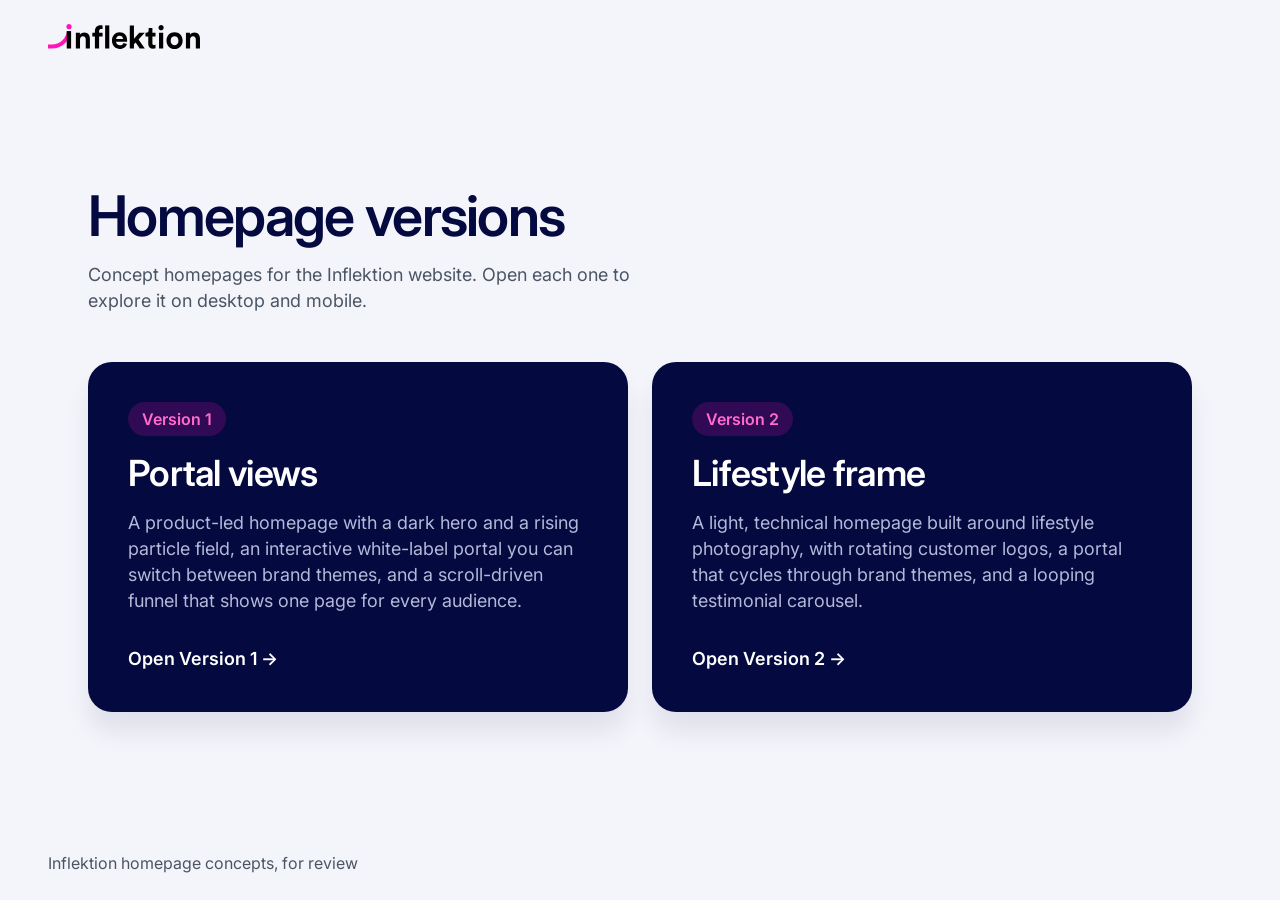
==== site/index.html @ 7bb2aeab "Prepare the review site: archive round 1, rename versions, new picker, Pages deploy - Round 1 concep" ====
<!doctype html>
<html lang="en">
<head>
<meta charset="utf-8">
<meta name="viewport" content="width=device-width, initial-scale=1">
<meta name="robots" content="noindex, nofollow, noarchive">
<title>Inflektion | Homepage versions</title>
<meta name="description" content="Homepage versions for the Inflektion website.">
<link rel="icon" href="assets/favicon.svg" type="image/svg+xml">
<link rel="apple-touch-icon" sizes="180x180" href="assets/favicon/apple-touch-icon.png">
<link rel="preconnect" href="https://fonts.googleapis.com">
<link rel="preconnect" href="https://fonts.gstatic.com" crossorigin>
<link rel="stylesheet" href="https://fonts.googleapis.com/css2?family=Inter:wght@400;600&display=swap">
<style>
  /* Same structure as the Power Plate picker, in Inflektion colours: violet-50 page, navy cards, pink tags. */
  *, *::before, *::after { box-sizing: border-box; }
  body { margin: 0; min-height: 100dvh; display: flex; flex-direction: column; background: #F4F4FB; color: #04093F; font: 400 18px/26px Inter, system-ui, sans-serif; -webkit-font-smoothing: antialiased; }
  header { padding: 24px 48px; }
  header img { display: block; width: 152px; height: auto; }
  main { flex: 1; display: flex; flex-direction: column; justify-content: center; gap: 48px; width: 100%; max-width: 1200px; margin: 0 auto; padding: 48px; }
  h1 { margin: 0; font-size: 56px; line-height: 60px; font-weight: 600; letter-spacing: -0.03em; }
  p { margin: 0; }
  .lede { margin-top: 16px; max-width: 560px; color: #4B5563; }
  .cards { display: grid; grid-template-columns: repeat(2, minmax(0, 1fr)); gap: 24px; }
  a.card { display: flex; flex-direction: column; gap: 16px; padding: 40px; border-radius: 24px; background: #04093F; color: #FFFFFF; text-decoration: none; box-shadow: 0 20px 25px rgb(4 9 63 / 0.08); transition: transform .2s ease, box-shadow .2s ease; }
  a.card:hover { transform: translateY(-4px); box-shadow: 0 28px 40px rgb(4 9 63 / 0.14); }
  a.card:focus-visible { outline: 3px solid #6946F4; outline-offset: 4px; }
  .tag { align-self: flex-start; padding: 6px 14px; border-radius: 999px; background: rgb(255 20 185 / 0.18); color: #FF6CCB; font-size: 16px; line-height: 22px; font-weight: 600; }
  h2 { margin: 0; font-size: 36px; line-height: 42px; font-weight: 600; letter-spacing: -0.02em; }
  .desc { color: #B4B9D9; }
  .go { margin-top: auto; padding-top: 16px; font-weight: 600; }
  .go span { display: inline-block; transition: transform .2s ease; }
  a.card:hover .go span { transform: translateX(3px); }
  footer { padding: 24px 48px; font-size: 16px; color: #4B5563; }
  @media (prefers-reduced-motion: reduce) { a.card, .go span { transition: none; } a.card:hover { transform: none; } }
  @media (max-width: 760px) {
    header, footer { padding: 16px; text-align: center; }
    header img { margin: 0 auto; }
    main { padding: 32px 16px 48px; gap: 32px; text-align: center; }
    h1 { font-size: 36px; line-height: 40px; }
    .lede { margin: 12px auto 0; font-size: 16px; }
    .cards { grid-template-columns: minmax(0, 1fr); gap: 16px; }
    a.card { padding: 28px 24px; text-align: left; }
    h2 { font-size: 28px; line-height: 34px; }
  }
</style>
</head>
<body>
<header><img src="assets/inflektion-logo-dark.svg" width="173" height="28" alt="Inflektion"></header>
<main>
  <div>
    <h1>Homepage versions</h1>
    <p class="lede">Concept homepages for the Inflektion website. Open each one to explore it on desktop and mobile.</p>
  </div>
  <div class="cards">
    <a class="card" href="concepts/v1-portal-views/">
      <span class="tag">Version 1</span>
      <h2>Portal views</h2>
      <p class="desc">A product-led homepage with a dark hero and a rising particle field, an interactive white-label portal you can switch between brand themes, and a scroll-driven funnel that shows one page for every audience.</p>
      <span class="go">Open Version 1 <span aria-hidden="true">→</span></span>
    </a>
    <a class="card" href="concepts/v2-lifestyle-frame/">
      <span class="tag">Version 2</span>
      <h2>Lifestyle frame</h2>
      <p class="desc">A light, technical homepage built around lifestyle photography, with rotating customer logos, a portal that cycles through brand themes, and a looping testimonial carousel.</p>
      <span class="go">Open Version 2 <span aria-hidden="true">→</span></span>
    </a>
  </div>
</main>
<footer>Inflektion homepage concepts, for review</footer>
</body>
</html>
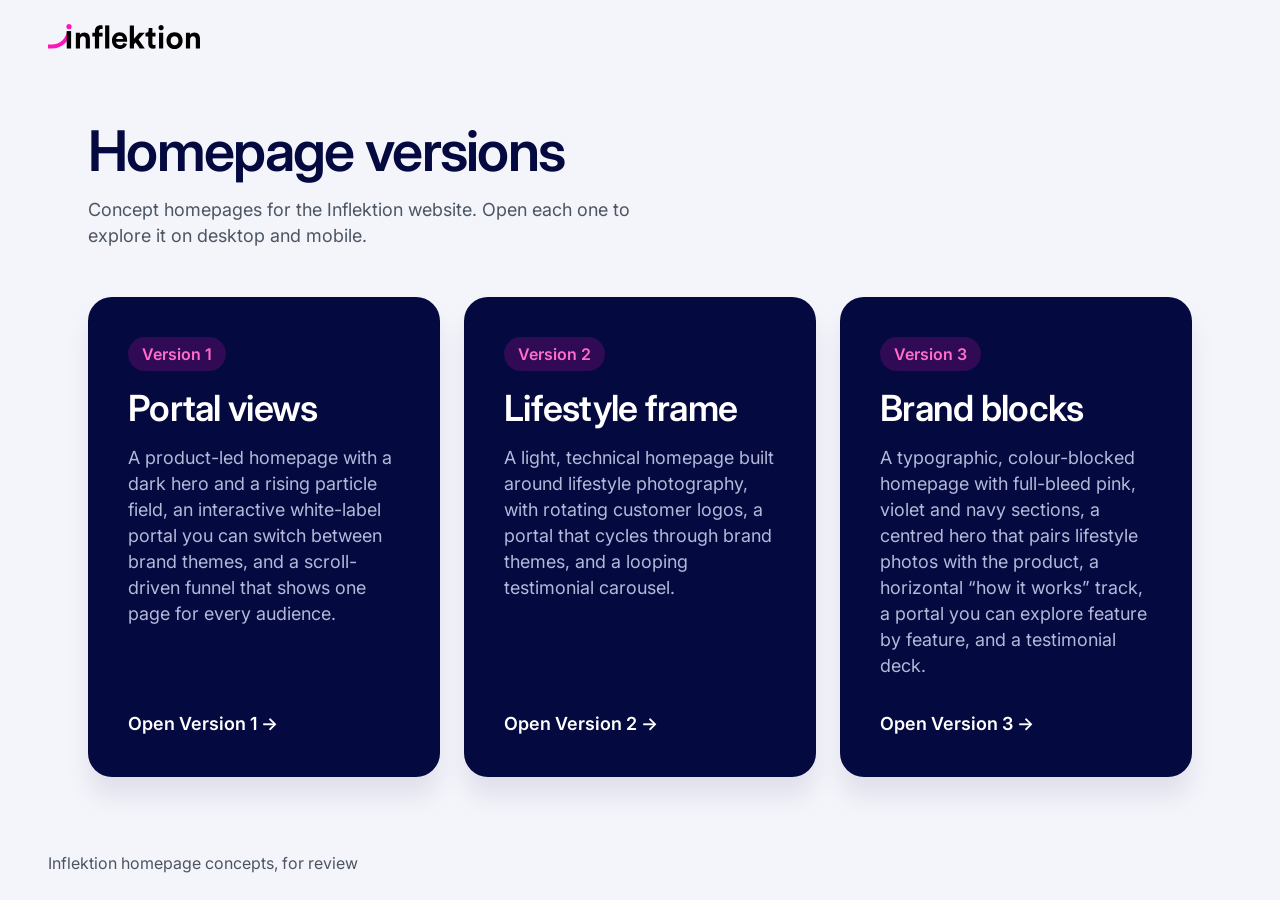
==== commit 5d4e8539: "Add Version 3, Brand blocks homepage concept A third homepage version using the same approved copy, " ====
--- a/site/index.html
+++ b/site/index.html
@@ -21,7 +21,7 @@
   h1 { margin: 0; font-size: 56px; line-height: 60px; font-weight: 600; letter-spacing: -0.03em; }
   p { margin: 0; }
   .lede { margin-top: 16px; max-width: 560px; color: #4B5563; }
-  .cards { display: grid; grid-template-columns: repeat(2, minmax(0, 1fr)); gap: 24px; }
+  .cards { display: grid; grid-template-columns: repeat(3, minmax(0, 1fr)); gap: 24px; }
   a.card { display: flex; flex-direction: column; gap: 16px; padding: 40px; border-radius: 24px; background: #04093F; color: #FFFFFF; text-decoration: none; box-shadow: 0 20px 25px rgb(4 9 63 / 0.08); transition: transform .2s ease, box-shadow .2s ease; }
   a.card:hover { transform: translateY(-4px); box-shadow: 0 28px 40px rgb(4 9 63 / 0.14); }
   a.card:focus-visible { outline: 3px solid #6946F4; outline-offset: 4px; }
@@ -33,6 +33,7 @@
   a.card:hover .go span { transform: translateX(3px); }
   footer { padding: 24px 48px; font-size: 16px; color: #4B5563; }
   @media (prefers-reduced-motion: reduce) { a.card, .go span { transition: none; } a.card:hover { transform: none; } }
+  @media (max-width: 1080px) { .cards { grid-template-columns: minmax(0, 1fr); } }
   @media (max-width: 760px) {
     header, footer { padding: 16px; text-align: center; }
     header img { margin: 0 auto; }
@@ -65,6 +66,12 @@
       <p class="desc">A light, technical homepage built around lifestyle photography, with rotating customer logos, a portal that cycles through brand themes, and a looping testimonial carousel.</p>
       <span class="go">Open Version 2 <span aria-hidden="true">→</span></span>
     </a>
+    <a class="card" href="concepts/v3-brand-blocks/">
+      <span class="tag">Version 3</span>
+      <h2>Brand blocks</h2>
+      <p class="desc">A typographic, colour-blocked homepage with full-bleed pink, violet and navy sections, a centred hero that pairs lifestyle photos with the product, a horizontal “how it works” track, a portal you can explore feature by feature, and a testimonial deck.</p>
+      <span class="go">Open Version 3 <span aria-hidden="true">→</span></span>
+    </a>
   </div>
 </main>
 <footer>Inflektion homepage concepts, for review</footer>
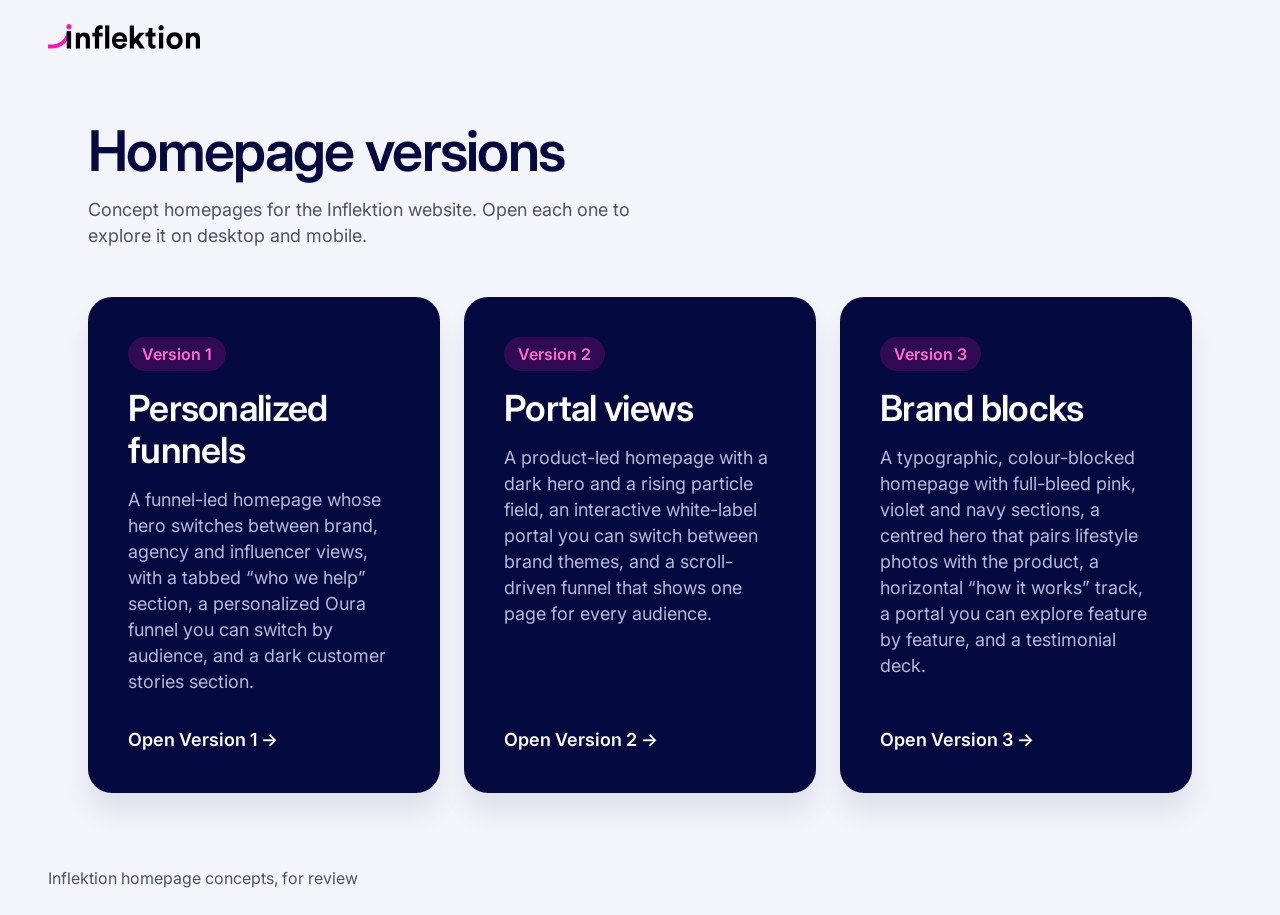
==== commit 5a166f60: "Picker and docs: new numbering (Personalized funnels, Portal views, Brand blocks) Co-Authored-By: Cl" ====
--- a/site/index.html
+++ b/site/index.html
@@ -54,16 +54,16 @@
     <p class="lede">Concept homepages for the Inflektion website. Open each one to explore it on desktop and mobile.</p>
   </div>
   <div class="cards">
-    <a class="card" href="concepts/v1-portal-views/">
+    <a class="card" href="concepts/v1-personalized-funnels/">
       <span class="tag">Version 1</span>
+      <h2>Personalized funnels</h2>
+      <p class="desc">A funnel-led homepage whose hero switches between brand, agency and influencer views, with a tabbed “who we help” section, a personalized Oura funnel you can switch by audience, and a dark customer stories section.</p>
+      <span class="go">Open Version 1 <span aria-hidden="true">→</span></span>
+    </a>
+    <a class="card" href="concepts/v2-portal-views/">
+      <span class="tag">Version 2</span>
       <h2>Portal views</h2>
       <p class="desc">A product-led homepage with a dark hero and a rising particle field, an interactive white-label portal you can switch between brand themes, and a scroll-driven funnel that shows one page for every audience.</p>
-      <span class="go">Open Version 1 <span aria-hidden="true">→</span></span>
-    </a>
-    <a class="card" href="concepts/v2-lifestyle-frame/">
-      <span class="tag">Version 2</span>
-      <h2>Lifestyle frame</h2>
-      <p class="desc">A light, technical homepage built around lifestyle photography, with rotating customer logos, a portal that cycles through brand themes, and a looping testimonial carousel.</p>
       <span class="go">Open Version 2 <span aria-hidden="true">→</span></span>
     </a>
     <a class="card" href="concepts/v3-brand-blocks/">
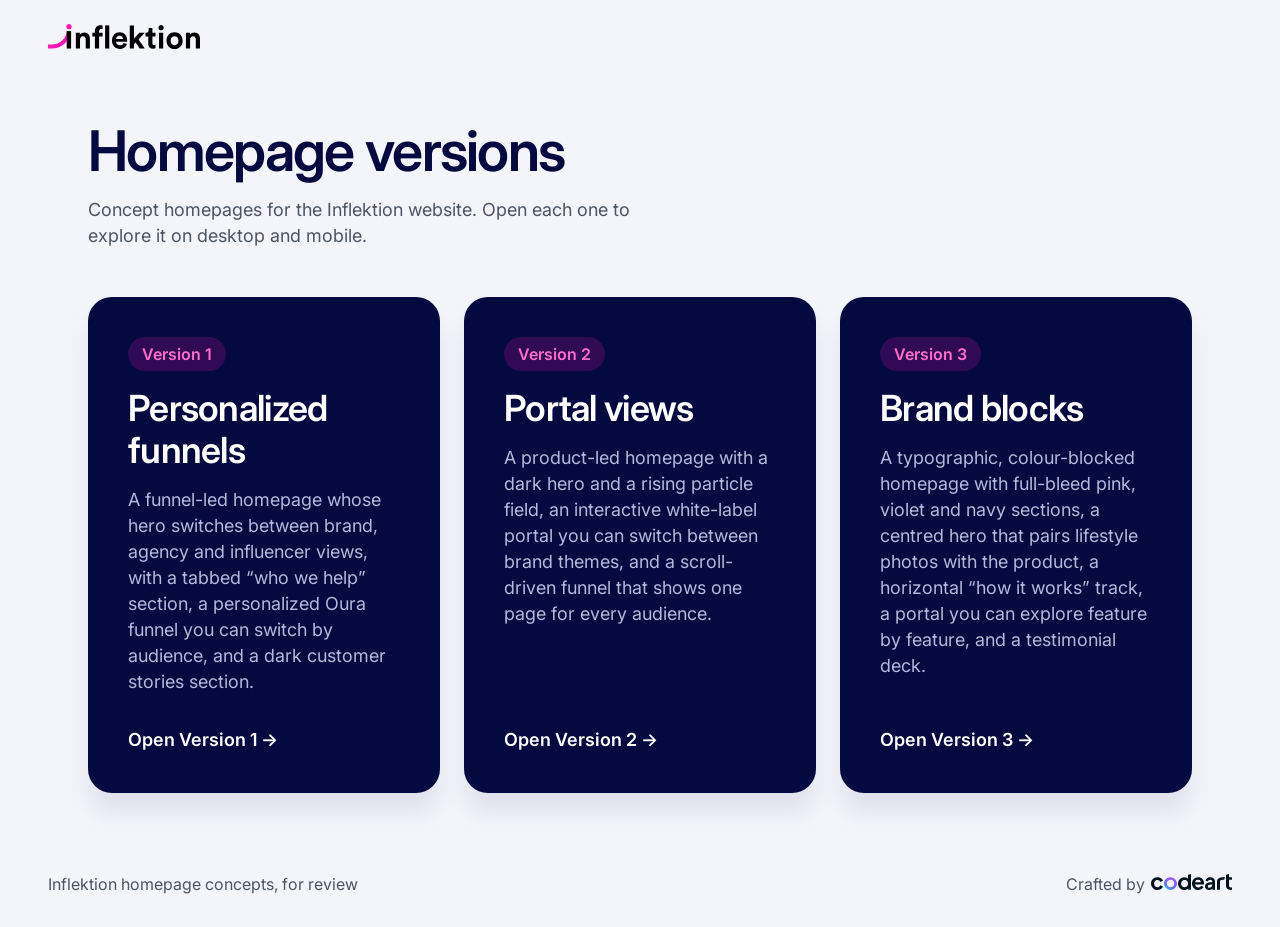
==== commit 5baca144: "Picker: "Crafted by Codeart" credit in the footer Live "Crafted by" text in the footer style plus th" ====
--- a/site/index.html
+++ b/site/index.html
@@ -31,11 +31,26 @@
   .go { margin-top: auto; padding-top: 16px; font-weight: 600; }
   .go span { display: inline-block; transition: transform .2s ease; }
   a.card:hover .go span { transform: translateX(3px); }
-  footer { padding: 24px 48px; font-size: 16px; color: #4B5563; }
-  @media (prefers-reduced-motion: reduce) { a.card, .go span { transition: none; } a.card:hover { transform: none; } }
+  footer { display: flex; flex-wrap: wrap; align-items: center; justify-content: space-between; gap: 12px 24px; padding: 24px 48px; font-size: 16px; color: #4B5563; }
+  /* "Crafted by codeart" credit (Figma: Gratia, Crafted by Codeart / Dark Blue). "Crafted by" is live text in the footer's style;
+     the wordmark is the unedited Figma letter SVGs, scaled together by --k (1.3 keeps the Figma ratio of wordmark to text
+     x-height at the footer's 16px) and sat on the text baseline. */
+  .credit { --k: 1.3; position: relative; display: inline-flex; align-items: baseline; gap: 6px; min-height: 24px; padding-block: 6px; color: #4B5563; text-decoration: none; border-radius: 4px; transition: color .15s ease; }
+  /* Hover: the text darkens to the wordmark's navy and one 1px line runs under the whole credit, 4px below the baseline */
+  .credit::after { content: ""; position: absolute; left: 0; right: 0; bottom: 8px; height: 1px; background: currentColor; opacity: 0; transition: opacity .15s ease; }
+  .credit:hover { color: #04093F; }
+  .credit:hover::after { opacity: 1; }
+  .credit:focus-visible { outline: 3px solid #6946F4; outline-offset: 4px; }
+  .credit img { display: block; max-width: none; height: calc(11.968px * var(--k)); }
+  .credit__logo { display: flex; gap: calc(1.396px * var(--k)); align-items: flex-start; }
+  .credit__logo > span { display: flex; gap: calc(0.997px * var(--k)); align-items: flex-start; }
+  .credit .l-c, .credit .l-e { width: calc(8.976px * var(--k)); } .credit .l-o { width: calc(9.574px * var(--k)); } .credit .l-d { width: calc(9.584px * var(--k)); }
+  .credit .l-a { width: calc(8.178px * var(--k)); } .credit .l-r { width: calc(5.984px * var(--k)); } .credit .l-t { width: calc(4.388px * var(--k)); }
+  @media (prefers-reduced-motion: reduce) { a.card, .go span, .credit, .credit::after { transition: none; } a.card:hover { transform: none; } }
   @media (max-width: 1080px) { .cards { grid-template-columns: minmax(0, 1fr); } }
   @media (max-width: 760px) {
     header, footer { padding: 16px; text-align: center; }
+    footer { flex-direction: column; }
     header img { margin: 0 auto; }
     main { padding: 32px 16px 48px; gap: 32px; text-align: center; }
     h1 { font-size: 36px; line-height: 40px; }
@@ -74,6 +89,12 @@
     </a>
   </div>
 </main>
-<footer>Inflektion homepage concepts, for review</footer>
+<footer>
+  <p>Inflektion homepage concepts, for review</p>
+  <a class="credit" href="https://codeart.mk">
+    <span class="credit__by">Crafted by</span>
+    <span class="credit__logo" role="img" aria-label="Codeart"><span><img class="l-c" src="assets/codeart/c.svg" alt=""><img class="l-o" src="assets/codeart/o.svg" alt=""><img class="l-d" src="assets/codeart/d.svg" alt=""><img class="l-e" src="assets/codeart/e.svg" alt=""><img class="l-a" src="assets/codeart/a.svg" alt=""></span><span><img class="l-r" src="assets/codeart/r.svg" alt=""><img class="l-t" src="assets/codeart/t.svg" alt=""></span></span>
+  </a>
+</footer>
 </body>
 </html>
